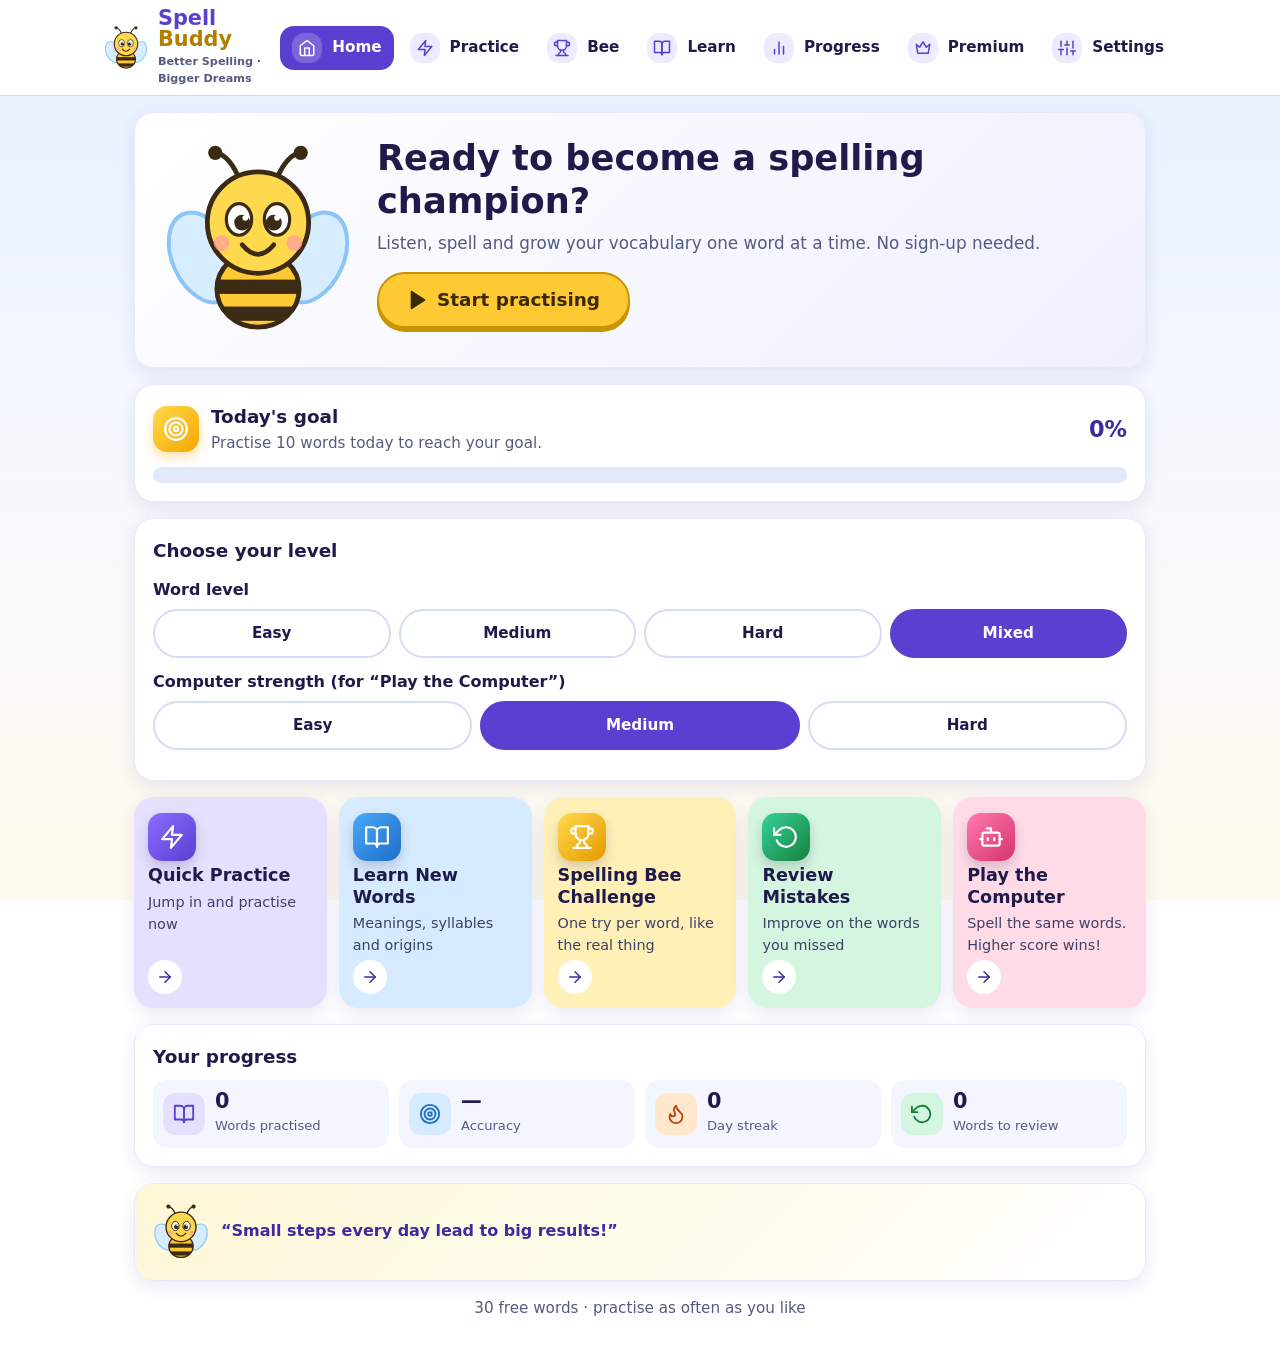
==== frontend/index.html @ 81fe0459 "Spell Buddy frontend" ====
<!DOCTYPE html>
<html lang="en">
<head>
  <meta charset="UTF-8">
  <meta name="viewport" content="width=device-width, initial-scale=1">
  <meta name="description" content="Spell Buddy: listen to words, spell them, and get ready for spelling bees.">
  <title>Spell Buddy</title>
  <link rel="icon" href="assets/bee.svg" type="image/svg+xml">
  <link rel="stylesheet" href="css/style.css">
  <link rel="stylesheet" href="css/pages.css">
  <link rel="stylesheet" href="css/responsive.css">
  <link rel="stylesheet" href="css/icons.css">
</head>
<body>
<header id="site-header" class="site-header"></header>
<main class="container wide">

  <section class="card hero-card">
    <img class="mascot bob" src="assets/bee.svg" width="150" height="162" alt="">
    <div class="hero-text">
      <h1>Ready to become a spelling champion?</h1>
      <p>Listen, spell and grow your vocabulary one word at a time. No sign-up needed.</p>
      <a id="startBtn" class="btn accent" href="practice.html?difficulty=mixed">
        <svg class="icon fill" aria-hidden="true" focusable="false"><use href="assets/icons.svg#play"/></svg>
        <span>Start practising</span>
      </a>
    </div>
  </section>

  <section class="card" aria-labelledby="goalTitle">
    <div class="goal-top">
      <span class="goal-ico" aria-hidden="true"><svg class="icon" focusable="false"><use href="assets/icons.svg#target"/></svg></span>
      <div>
        <h2 id="goalTitle">Today's goal</h2>
        <p id="goalText" class="muted">Loading…</p>
      </div>
      <strong id="goalPct" class="goal-pct">0%</strong>
    </div>
    <div id="goalTrack" class="bar" role="progressbar" aria-labelledby="goalTitle" aria-valuemin="0" aria-valuemax="100" aria-valuenow="0">
      <span id="goalFill" class="bar-fill"></span>
    </div>
  </section>

  <section class="card">
    <h2>Choose your level</h2>
    <fieldset class="chips row4">
      <legend>Word level</legend>
      <label class="chip"><input type="radio" name="level" value="easy"><span>Easy</span></label>
      <label class="chip"><input type="radio" name="level" value="medium"><span>Medium</span></label>
      <label class="chip"><input type="radio" name="level" value="hard"><span>Hard</span></label>
      <label class="chip"><input type="radio" name="level" value="mixed" checked><span>Mixed</span></label>
    </fieldset>
    <fieldset class="chips row3">
      <legend>Computer strength (for “Play the Computer”)</legend>
      <label class="chip"><input type="radio" name="computer" value="easy"><span>Easy</span></label>
      <label class="chip"><input type="radio" name="computer" value="medium" checked><span>Medium</span></label>
      <label class="chip"><input type="radio" name="computer" value="hard"><span>Hard</span></label>
    </fieldset>
  </section>

  <section class="tiles" aria-label="Ways to play">
    <a id="tilePractice" class="tile t-purple" href="practice.html?difficulty=mixed">
      <span class="tile-ico" aria-hidden="true"><svg class="icon" focusable="false"><use href="assets/icons.svg#zap"/></svg></span>
      <strong>Quick Practice</strong>
      <span class="tile-sub">Jump in and practise now</span>
      <span class="tile-go" aria-hidden="true"><svg class="icon" focusable="false"><use href="assets/icons.svg#arrow-right"/></svg></span>
    </a>
    <a id="tileLearn" class="tile t-blue" href="learn.html">
      <span class="tile-ico" aria-hidden="true"><svg class="icon" focusable="false"><use href="assets/icons.svg#book-open"/></svg></span>
      <strong>Learn New Words</strong>
      <span class="tile-sub">Meanings, syllables and origins</span>
      <span class="tile-go" aria-hidden="true"><svg class="icon" focusable="false"><use href="assets/icons.svg#arrow-right"/></svg></span>
    </a>
    <a id="tileBee" class="tile t-yellow" href="bee.html?difficulty=mixed">
      <span class="tile-ico" aria-hidden="true"><svg class="icon" focusable="false"><use href="assets/icons.svg#trophy"/></svg></span>
      <strong>Spelling Bee Challenge</strong>
      <span class="tile-sub">One try per word, like the real thing</span>
      <span class="tile-go" aria-hidden="true"><svg class="icon" focusable="false"><use href="assets/icons.svg#arrow-right"/></svg></span>
    </a>
    <a id="tileReview" class="tile t-green" href="practice.html?mode=review">
      <span id="reviewBadge" class="badge" hidden></span>
      <span class="tile-ico" aria-hidden="true"><svg class="icon" focusable="false"><use href="assets/icons.svg#rotate"/></svg></span>
      <strong>Review Mistakes</strong>
      <span class="tile-sub">Improve on the words you missed</span>
      <span class="tile-go" aria-hidden="true"><svg class="icon" focusable="false"><use href="assets/icons.svg#arrow-right"/></svg></span>
    </a>
    <a id="tileComputer" class="tile t-pink" href="bee.html?opponent=computer&amp;computer=medium&amp;difficulty=mixed">
      <span class="tile-ico" aria-hidden="true"><svg class="icon" focusable="false"><use href="assets/icons.svg#bot"/></svg></span>
      <strong>Play the Computer</strong>
      <span class="tile-sub">Spell the same words. Higher score wins!</span>
      <span class="tile-go" aria-hidden="true"><svg class="icon" focusable="false"><use href="assets/icons.svg#arrow-right"/></svg></span>
    </a>
  </section>

  <section class="card" aria-labelledby="progTitle">
    <h2 id="progTitle">Your progress</h2>
    <div class="mini-stats">
      <div class="mini"><span class="mini-ico c-purple" aria-hidden="true"><svg class="icon" focusable="false"><use href="assets/icons.svg#book-open"/></svg></span><div><strong id="sAnswered">0</strong><span class="lbl">Words practised</span></div></div>
      <div class="mini"><span class="mini-ico c-blue" aria-hidden="true"><svg class="icon" focusable="false"><use href="assets/icons.svg#target"/></svg></span><div><strong id="sAccuracy">—</strong><span class="lbl">Accuracy</span></div></div>
      <div class="mini"><span class="mini-ico c-orange" aria-hidden="true"><svg class="icon" focusable="false"><use href="assets/icons.svg#flame"/></svg></span><div><strong id="sStreak">0</strong><span class="lbl">Day streak</span></div></div>
      <div class="mini"><span class="mini-ico c-green" aria-hidden="true"><svg class="icon" focusable="false"><use href="assets/icons.svg#rotate"/></svg></span><div><strong id="sReview">0</strong><span class="lbl">Words to review</span></div></div>
    </div>
  </section>

  <section class="card quote-card">
    <img src="assets/bee.svg" width="56" height="61" alt="">
    <p>“Small steps every day lead to big results!”</p>
  </section>

  <p class="muted center">30 free words · practise as often as you like</p>
</main>
<script type="module" src="js/app.js"></script>
<script type="module" src="js/home.js"></script>
</body>
</html>
---- frontend/css/style.css ----
:root{
  --purple:#5b3fd1;--purple-dark:#3f2a9e;--purple-soft:#eeeaff;
  --yellow:#ffc933;--yellow-dark:#c99400;--yellow-soft:#fff3c4;
  --ink:#1e1b4b;--muted:#555a82;--card:#fff;--line:#d5dcf5;
  --good:#15803d;--good-soft:#dcfce7;
  --bad:#b45309;--bad-soft:#ffedd5;
  --warn:#9a5b00;
  --radius:20px;--radius-sm:14px;
  --shadow:0 6px 18px rgba(63,42,158,.10);
  --font:"Segoe UI Rounded","Nunito","Segoe UI",system-ui,-apple-system,Roboto,sans-serif;
}
*{box-sizing:border-box}
[hidden]{display:none!important}
html{-webkit-text-size-adjust:100%}
body{margin:0;min-height:100vh;font-family:var(--font);color:var(--ink);line-height:1.55;background:linear-gradient(180deg,#e6efff 0%,#f4f8ff 45%,#fffbee 100%);background-attachment:fixed}
h1{font-size:1.6rem;line-height:1.2;margin:0 0 8px;font-weight:900}
h2{font-size:1.15rem;margin:0 0 8px;font-weight:900}
p{margin:0 0 10px}
a{color:var(--purple)}
img{max-width:100%;height:auto}
:focus-visible{outline:3px solid var(--purple);outline-offset:3px}

.container{max-width:640px;margin:0 auto;padding:16px 14px 40px}
.muted{color:var(--muted);font-size:.95rem}
.center{text-align:center}
.warn{color:var(--warn);font-weight:700}

/* ---------- header and navigation ---------- */
.site-header{position:sticky;top:0;z-index:50;background:rgba(255,255,255,.96);border-bottom:1px solid var(--line)}
.nav{max-width:1100px;margin:0 auto;padding:8px 14px;display:flex;align-items:center;gap:12px;position:relative}
.brand{display:flex;align-items:center;gap:10px;text-decoration:none;color:var(--ink);margin-right:auto}
.brand img{width:44px;height:48px}
.brand-name{display:block;font-weight:900;font-size:1.3rem;line-height:1;color:var(--purple)}
.brand-name b{color:#b37d00}
.brand small{display:block;font-size:.7rem;color:var(--muted);font-weight:700;margin-top:3px}

.nav-toggle{display:inline-flex;align-items:center;gap:10px;min-height:48px;padding:0 16px;border:2px solid var(--purple);background:var(--purple-soft);color:var(--purple-dark);border-radius:999px;font:inherit;font-weight:800;cursor:pointer}
.burger{position:relative;display:inline-block;width:20px;height:14px}
.burger i{position:absolute;left:0;width:100%;height:3px;border-radius:3px;background:currentColor;transition:transform .25s,opacity .2s,top .25s}
.burger i:nth-child(1){top:0}
.burger i:nth-child(2){top:5.5px}
.burger i:nth-child(3){top:11px}
.nav-toggle[aria-expanded="true"] .burger i:nth-child(1){top:5.5px;transform:rotate(45deg)}
.nav-toggle[aria-expanded="true"] .burger i:nth-child(2){opacity:0}
.nav-toggle[aria-expanded="true"] .burger i:nth-child(3){top:5.5px;transform:rotate(-45deg)}

.nav-menu{position:absolute;top:calc(100% + 6px);left:12px;right:12px;z-index:60;display:grid;grid-template-columns:repeat(2,1fr);gap:8px;padding:12px;background:#fff;border:2px solid var(--line);border-radius:var(--radius);box-shadow:0 18px 40px rgba(30,27,75,.28);opacity:0;visibility:hidden;transform:translateY(-10px) scale(.98);transform-origin:top right;transition:opacity .2s,transform .2s,visibility .2s}
.nav-menu.open{opacity:1;visibility:visible;transform:none}
.nav-menu a{display:flex;align-items:center;gap:10px;min-height:56px;padding:8px 12px;border-radius:var(--radius-sm);text-decoration:none;color:var(--ink);font-weight:800;background:#f4f6ff}
.nav-menu a .ico{display:grid;place-items:center;flex:none;width:38px;height:38px;border-radius:12px;background:#fff;font-size:1.25rem;box-shadow:0 1px 0 var(--line)}
.nav-menu a[aria-current="page"]{background:var(--purple);color:#fff}
.nav-menu a:last-child:nth-child(odd){grid-column:1/-1}
.nav-backdrop{position:fixed;inset:0;z-index:40;background:rgba(30,27,75,.4);opacity:0;visibility:hidden;transition:opacity .2s,visibility .2s}
.nav-backdrop.show{opacity:1;visibility:visible}

@media (max-width:419px){.brand small{display:none}}
@media (min-width:600px){.nav-menu{left:auto;right:14px;width:380px}}
@media (min-width:980px){
  .nav-toggle,.nav-backdrop{display:none}
  .nav-menu{position:static;width:auto;display:flex;gap:4px;padding:0;background:none;border:0;box-shadow:none;opacity:1;visibility:visible;transform:none}
  .nav-menu a{min-height:44px;padding:6px 12px;background:none;font-size:.95rem}
  .nav-menu a .ico{width:30px;height:30px;font-size:1rem;background:var(--purple-soft);box-shadow:none}
  .nav-menu a:hover{background:var(--purple-soft)}
  .nav-menu a[aria-current="page"]{background:var(--purple);color:#fff}
  .nav-menu a:last-child:nth-child(odd){grid-column:auto}
}

/* ---------- cards, buttons ---------- */
.card{background:var(--card);border:1px solid #e6ebfb;border-radius:var(--radius);padding:18px;box-shadow:var(--shadow);margin-bottom:16px;animation:rise .4s ease both}
.pill{display:inline-block;background:var(--purple-soft);color:var(--purple-dark);font-weight:800;padding:4px 12px;border-radius:999px;font-size:.9rem}
.btn{display:inline-flex;align-items:center;justify-content:center;gap:8px;min-height:50px;padding:10px 20px;border:2px solid var(--purple);background:#fff;color:var(--purple-dark);border-radius:999px;font:inherit;font-size:1rem;font-weight:800;text-decoration:none;text-align:center;cursor:pointer;transition:transform .08s,box-shadow .08s,background .15s}
.btn:hover{background:var(--purple-soft)}
.btn:active{transform:translateY(2px)}
.btn.primary{background:var(--purple);border-color:var(--purple-dark);color:#fff;box-shadow:0 4px 0 var(--purple-dark)}
.btn.primary:hover{background:#6a4fe0}
.btn.primary:active{transform:translateY(3px);box-shadow:0 1px 0 var(--purple-dark)}
.btn.accent{background:var(--yellow);border-color:var(--yellow-dark);color:#3b2a00;box-shadow:0 4px 0 var(--yellow-dark)}
.btn.accent:hover{background:#ffd65c}
.btn.accent:active{transform:translateY(3px);box-shadow:0 1px 0 var(--yellow-dark)}
.btn.ghost{border-color:var(--line);color:var(--muted);background:transparent}
.btn.small{min-height:44px;padding:6px 16px;font-size:.95rem}
.btn.big{display:flex;width:100%;margin-top:12px;min-height:56px;font-size:1.1rem}
.btn:disabled{opacity:.5;cursor:not-allowed;box-shadow:none}

/* ---------- level chips ---------- */
.chips{border:0;padding:0;margin:12px 0;display:grid;grid-template-columns:repeat(2,1fr);gap:8px}
.chips legend{font-weight:800;margin-bottom:6px;padding:0}
.chips.row3{grid-template-columns:repeat(3,1fr)}
.chips.row4{grid-template-columns:repeat(4,1fr)}
.chip{position:relative;display:block}
.chip input{position:absolute;opacity:0;width:100%;height:100%;margin:0;cursor:pointer}
.chip span{display:block;text-align:center;border:2px solid var(--line);border-radius:999px;padding:11px 4px;font-weight:800;font-size:.95rem;background:#fff;color:var(--ink)}
.chip input:checked+span{border-color:var(--purple);background:var(--purple);color:#fff}
.chip input:focus-visible+span{outline:3px solid var(--purple);outline-offset:3px}

/* ---------- progress bar ---------- */
.bar{height:16px;background:#e3e8fb;border-radius:999px;overflow:hidden}
.bar-fill{display:block;height:100%;width:0;border-radius:999px;background:linear-gradient(90deg,#22c55e,#16a34a);transition:width .5s ease}
.bar.purple .bar-fill{background:linear-gradient(90deg,#8a6cff,var(--purple))}

/* ---------- skeleton and mascot ---------- */
.skeleton{display:block;border-radius:10px;background:linear-gradient(90deg,#e8ebfa 25%,#f5f6fd 50%,#e8ebfa 75%);background-size:200% 100%;animation:shine 1.2s infinite}
.skeleton.block{height:90px;margin-bottom:12px}
.skeleton.line{height:16px;margin:8px 0}
.mascot{display:block}
.bob{animation:bob 3.2s ease-in-out infinite}

@keyframes shine{to{background-position:-200% 0}}
@keyframes rise{from{opacity:0;transform:translateY(10px)}to{opacity:1;transform:none}}
@keyframes bob{0%,100%{transform:translateY(0)}50%{transform:translateY(-6px)}}
@keyframes pop{0%{transform:scale(.92);opacity:.4}60%{transform:scale(1.04)}100%{transform:scale(1);opacity:1}}
@media (prefers-reduced-motion:reduce){*,*::before,*::after{animation:none!important;transition:none!important}}
---- frontend/css/pages.css ----
/* ---------- home ---------- */
.hero-card{display:grid;gap:8px;justify-items:center;text-align:center;overflow:hidden;background:linear-gradient(135deg,#fff 0%,#eef0ff 100%)}
.hero-card .mascot{width:130px}
.hero-text p{color:var(--muted);font-size:1.05rem}
.hero-text .btn{margin-top:6px;padding:12px 28px;font-size:1.15rem}
.goal-top{display:flex;align-items:center;gap:12px;margin-bottom:12px}
.goal-top>div{flex:1}
.goal-top h2,.goal-top p{margin:0}
.goal-ico{display:grid;place-items:center;width:46px;height:46px;border-radius:14px;background:var(--yellow-soft);font-size:1.6rem}
.goal-pct{font-size:1.4rem;color:var(--purple-dark)}
.tiles{display:grid;grid-template-columns:repeat(2,1fr);gap:12px;margin-bottom:16px}
.tile{position:relative;display:flex;flex-direction:column;gap:4px;min-height:150px;padding:16px 14px 14px;border-radius:var(--radius);color:var(--ink);text-decoration:none;box-shadow:var(--shadow);transition:transform .12s;animation:rise .45s ease both}
.tile:hover{transform:translateY(-3px)}
.tile:active{transform:translateY(1px)}
.tile:nth-child(5):last-child{grid-column:1/-1}
.tile strong{font-size:1.1rem;line-height:1.2}
.tile-ico{font-size:2rem;line-height:1}
.tile-sub{font-size:.9rem;color:#3d4166}
.tile-go{display:grid;place-items:center;align-self:flex-start;width:34px;height:34px;margin-top:auto;border-radius:50%;background:#fff;font-weight:900}
.t-purple{background:#e6e0ff}
.t-blue{background:#d6ebff}
.t-yellow{background:#fff0b8}
.t-green{background:#d4f5df}
.t-pink{background:#ffdbe8}
.badge{position:absolute;top:10px;right:10px;display:grid;place-items:center;min-width:26px;height:26px;padding:0 8px;border-radius:999px;background:var(--purple);color:#fff;font-size:.85rem;font-weight:900}
.mini-stats{display:grid;grid-template-columns:repeat(2,1fr);gap:10px}
.mini{display:flex;align-items:center;gap:10px;padding:10px;border-radius:var(--radius-sm);background:#f4f6ff}
.mini-ico{font-size:1.5rem}
.mini strong{display:block;font-size:1.3rem;line-height:1.1}
.mini .lbl{font-size:.82rem;color:var(--muted)}
.quote-card{display:flex;align-items:center;gap:12px;background:linear-gradient(135deg,#fff7d6,#fff)}
.quote-card img{flex:none;width:56px}
.quote-card p{margin:0;font-weight:800;color:var(--purple-dark)}

/* ---------- learn ---------- */
.filters{grid-template-columns:repeat(4,1fr)}
.word-list{display:grid;grid-template-columns:repeat(2,1fr);gap:8px;margin:12px 0 0;padding:0;list-style:none}
.word-btn{display:flex;flex-direction:column;align-items:flex-start;justify-content:center;gap:2px;width:100%;min-height:58px;padding:8px 12px;border:2px solid var(--line);border-left:8px solid var(--line);border-radius:var(--radius-sm);background:#fff;color:var(--ink);font:inherit;font-size:1.05rem;font-weight:800;text-align:left;cursor:pointer}
.word-btn[data-level="easy"]{border-left-color:#22c55e}
.word-btn[data-level="medium"]{border-left-color:#f5b301}
.word-btn[data-level="hard"]{border-left-color:#7c5cff}
.word-btn small{font-size:.8rem;font-weight:700;color:var(--muted);text-transform:capitalize}
.word-head{display:flex;align-items:center;justify-content:space-between;gap:12px;margin-top:12px}
.big-word{margin:0;font-size:2rem;font-weight:900;color:var(--purple-dark);word-break:break-word}
.round-btn{flex:none;width:58px;height:58px;border:0;border-radius:50%;background:var(--purple);color:#fff;font-size:1.5rem;cursor:pointer;box-shadow:0 4px 0 var(--purple-dark)}
.round-btn:active{transform:translateY(3px);box-shadow:0 1px 0 var(--purple-dark)}
.tags{display:flex;flex-wrap:wrap;gap:8px;margin:10px 0 4px}
.tag{padding:4px 12px;border-radius:999px;font-size:.85rem;font-weight:800;text-transform:capitalize}
.tag.purple{background:var(--purple-soft);color:var(--purple-dark)}
.tag.yellow{background:var(--yellow-soft);color:#6b4500}
.detail{margin:0}
.info{margin-top:10px;padding:10px 14px;border-radius:var(--radius-sm);background:#f4f6ff}
.info dt{font-size:.8rem;font-weight:800;color:var(--muted);text-transform:uppercase;letter-spacing:.04em}
.info dd{margin:2px 0 0;font-size:1.05rem}
.info dd.missing{color:var(--muted);font-style:italic}
.syl{display:inline-block;margin:2px 4px 2px 0;padding:2px 10px;border:2px solid var(--line);border-radius:10px;background:#fff;font-weight:800}
.hear-row{display:flex;flex-wrap:wrap;gap:8px;margin:14px 0}
.try-label{display:block;margin-top:8px;font-weight:800}
.nav-row{display:flex;gap:10px;margin-top:12px}
.nav-row .btn{flex:1}

/* ---------- progress ---------- */
.stats{display:grid;grid-template-columns:repeat(2,1fr);gap:10px;margin-bottom:16px}
.stat{padding:14px 10px;border-radius:var(--radius);background:#fff;box-shadow:var(--shadow);text-align:center}
.stat-ico{display:block;font-size:1.5rem}
.stat strong{display:block;font-size:1.8rem;line-height:1.1}
.stat .lbl{font-size:.85rem;color:var(--muted)}
.chart{display:flex;align-items:flex-end;gap:6px;margin-top:8px}
.col{display:flex;flex:1;flex-direction:column;align-items:center;gap:4px;min-width:0}
.col-val{font-size:.72rem;font-weight:800;color:var(--muted)}
.col-wrap{display:flex;align-items:flex-end;width:100%;height:110px}
.col-bar{width:100%;border-radius:8px 8px 0 0;background:linear-gradient(180deg,#8a6cff,var(--purple))}
.col-label{font-size:.68rem;text-align:center;color:var(--muted)}
.hbar-row{margin:12px 0}
.hbar-top{display:flex;justify-content:space-between;gap:8px;margin-bottom:4px;font-weight:800;font-size:.95rem}
.plain-list{margin:0;padding:0;list-style:none}
.plain-list li{display:flex;justify-content:space-between;gap:12px;padding:10px 0;border-bottom:1px solid #eef0fb}
.plain-list li span:last-child{font-weight:800;white-space:nowrap}

/* ---------- settings and premium ---------- */
.field{display:block;margin:14px 0 6px;font-weight:800}
.select-input{width:100%;padding:12px;font:inherit;font-size:1rem;color:var(--ink);background:#fff;border:2px solid var(--line);border-radius:var(--radius-sm)}
.range{width:100%;min-height:36px;accent-color:var(--purple)}
.flash{min-height:1.5em;margin:12px 0 0;text-align:center;font-weight:800;color:var(--good)}
.perks{margin:8px 0 16px;padding:0;list-style:none}
.perks li{position:relative;padding:8px 0 8px 34px}
.perks li::before{content:"✅";position:absolute;left:0}
.perks.soon li::before{content:"🔜"}
.premium-card{text-align:center}
.premium-card .mascot{margin:0 auto 6px;width:96px}
.premium-card .perks{text-align:left}
---- frontend/css/responsive.css ----
@media (min-width:700px){
  .container{max-width:720px}
  .hero-card{grid-template-columns:auto 1fr;gap:24px;padding:24px 28px;text-align:left;justify-items:start}
  .hero-card .mascot{width:190px}
  .hero-text h1{font-size:2.2rem}
  .tiles{grid-template-columns:repeat(3,1fr)}
  .tile:nth-child(5):last-child{grid-column:auto}
  .mini-stats,.stats{grid-template-columns:repeat(4,1fr)}
  .word-list{grid-template-columns:repeat(3,1fr)}
}
@media (min-width:900px){
  .container.wide{max-width:1040px}
  .tiles{grid-template-columns:repeat(5,1fr)}
}
@media (max-width:359px){
  h1{font-size:1.4rem}
  .speaker-icon{width:96px;height:96px;font-size:2.6rem}
}
---- frontend/css/icons.css ----
/* ---------- base icon ---------- */
.icon{width:1.25em;height:1.25em;flex:none;fill:none;stroke:currentColor;stroke-width:2;stroke-linecap:round;stroke-linejoin:round}
.icon.fill{fill:currentColor}
.btn .icon{width:1.2em;height:1.2em}
.btn.big .icon{width:1.3em;height:1.3em}

/* ---------- colour chips (shared) ---------- */
.c-purple{background:#e6e0ff;color:#5b3fd1}
.c-green{background:#d4f5df;color:#15803d}
.c-orange{background:#ffe8cc;color:#c2410c}
.c-blue{background:#d6ebff;color:#1d6fc4}
.c-yellow{background:#fff0b8;color:#8a6200}

/* ---------- headings with an icon badge ---------- */
.with-ico{display:flex;align-items:center;gap:10px}
.h-badge{display:grid;place-items:center;flex:none;width:38px;height:38px;border-radius:12px}
.h-badge .icon{width:22px;height:22px}
h2.with-ico .h-badge{width:34px;height:34px}
h2.with-ico .h-badge .icon{width:19px;height:19px}

/* ---------- navigation ---------- */
.nav-menu a .ico{background:#fff;color:var(--purple)}
.nav-menu a .ico .icon{width:22px;height:22px}
.nav-menu a[aria-current="page"] .ico{background:rgba(255,255,255,.18);color:#fff;box-shadow:none}
@media (min-width:980px){
  .nav-menu a .ico{background:var(--purple-soft)}
  .nav-menu a .ico .icon{width:18px;height:18px}
  .nav-menu a[aria-current="page"] .ico{background:rgba(255,255,255,.2)}
}

/* ---------- home ---------- */
.goal-ico{background:linear-gradient(135deg,#ffd94d,#f5a700);color:#fff;box-shadow:0 6px 12px rgba(245,167,0,.3)}
.goal-ico .icon{width:26px;height:26px}
.tile-ico{display:grid;place-items:center;width:48px;height:48px;border-radius:14px;color:#fff;box-shadow:0 6px 12px rgba(30,27,75,.18)}
.tile-ico .icon{width:26px;height:26px}
.t-purple .tile-ico{background:linear-gradient(135deg,#8a6cff,#5b3fd1)}
.t-blue .tile-ico{background:linear-gradient(135deg,#4aa8ff,#1d6fc4)}
.t-yellow .tile-ico{background:linear-gradient(135deg,#ffd94d,#e59a00)}
.t-green .tile-ico{background:linear-gradient(135deg,#34d399,#15803d)}
.t-pink .tile-ico{background:linear-gradient(135deg,#ff7ab0,#d6336c)}
.tile-go{color:var(--purple-dark)}
.tile-go .icon{width:18px;height:18px}
.mini-ico{display:grid;place-items:center;flex:none;width:42px;height:42px;border-radius:12px}
.mini-ico .icon{width:22px;height:22px}
.tip{display:flex;align-items:center;justify-content:center;gap:8px;color:var(--muted);font-size:.92rem}
.tip .icon{width:18px;height:18px;color:var(--yellow-dark)}

/* ---------- practice and bee ---------- */
.speaker-icon .icon{width:54px;height:54px;stroke-width:2.2}
.speaker.speaking .speaker-icon{animation:ring 1.3s ease-out infinite}
.btn.speaking .icon{animation:beat .8s ease-in-out infinite}
.feedback{display:flex;align-items:center;justify-content:center;gap:10px;text-align:left}
.fb-ico{display:grid;place-items:center;flex:none;width:30px;height:30px;border-radius:50%;background:rgba(255,255,255,.75)}
.fb-ico .icon{width:18px;height:18px}
.comp-line{display:flex;align-items:center;justify-content:center;gap:8px}
.comp-line .icon{width:22px;height:22px;color:var(--purple)}

/* ---------- learn ---------- */
.round-btn{display:grid;place-items:center}
.round-btn .icon{width:26px;height:26px}
.info dt{display:flex;align-items:center;gap:8px}
.info dt .icon{width:17px;height:17px;color:var(--purple)}

/* ---------- progress ---------- */
.stat-ico{display:grid;place-items:center;width:42px;height:42px;margin:0 auto 6px;border-radius:12px}
.stat-ico .icon{width:22px;height:22px}

/* ---------- settings and premium ---------- */
.flash{display:flex;align-items:center;justify-content:center;gap:8px}
.flash .icon{width:20px;height:20px}
.flash.fail{color:var(--bad)}
.perks li{display:flex;align-items:flex-start;gap:12px;padding:8px 0}
.perks li::before{content:none}
.perk-ico{display:grid;place-items:center;flex:none;width:26px;height:26px;margin-top:1px;border-radius:50%;background:#d4f5df;color:#15803d}
.perks.soon .perk-ico{background:var(--yellow-soft);color:#8a6200}
.perk-ico .icon{width:15px;height:15px;stroke-width:3}

@keyframes ring{
  0%{box-shadow:0 8px 0 var(--purple-dark),0 14px 24px rgba(63,42,158,.35),0 0 0 0 rgba(91,63,209,.45)}
  100%{box-shadow:0 8px 0 var(--purple-dark),0 14px 24px rgba(63,42,158,.35),0 0 0 22px rgba(91,63,209,0)}
}
@keyframes beat{0%,100%{transform:scale(1)}50%{transform:scale(1.18)}}
@media (prefers-reduced-motion:reduce){.speaker.speaking .speaker-icon,.btn.speaking .icon{animation:none!important}}
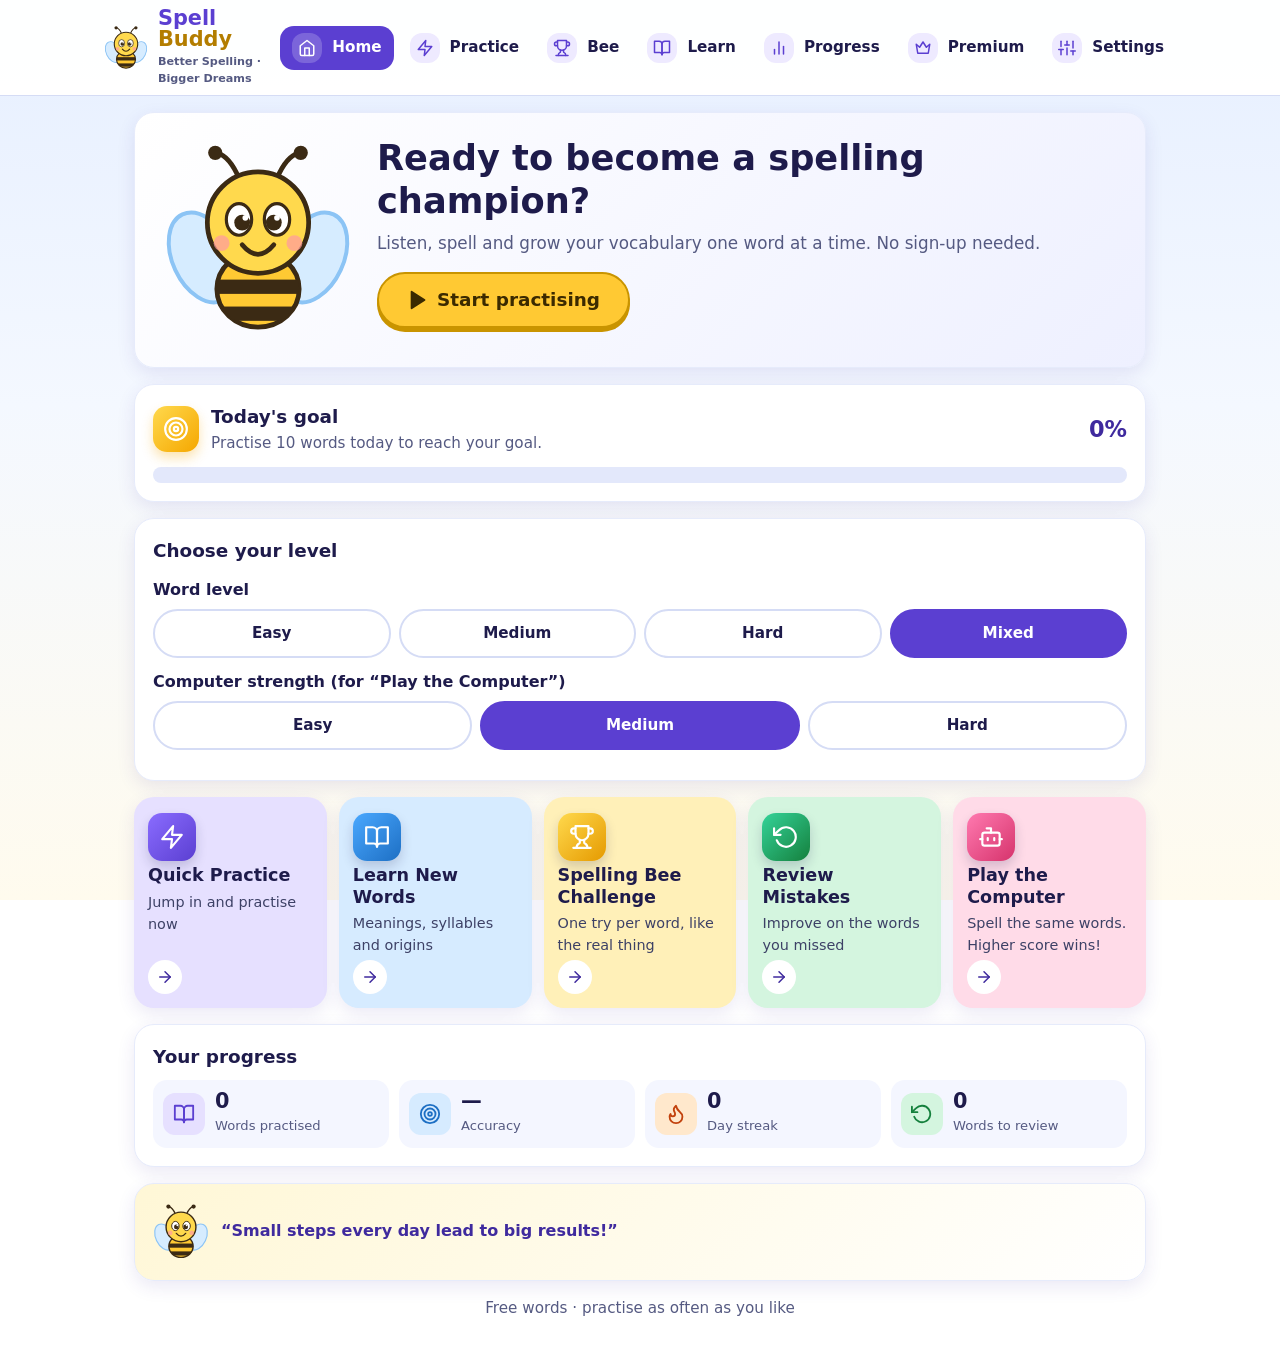
==== commit 9f6b6005: "200 words, continuous practice" ====
--- a/frontend/index.html
+++ b/frontend/index.html
@@ -107,7 +107,7 @@
     <p>“Small steps every day lead to big results!”</p>
   </section>
 
-  <p class="muted center">30 free words · practise as often as you like</p>
+  <p class="muted center">Free words · practise as often as you like</p>
 </main>
 <script type="module" src="js/app.js"></script>
 <script type="module" src="js/home.js"></script>
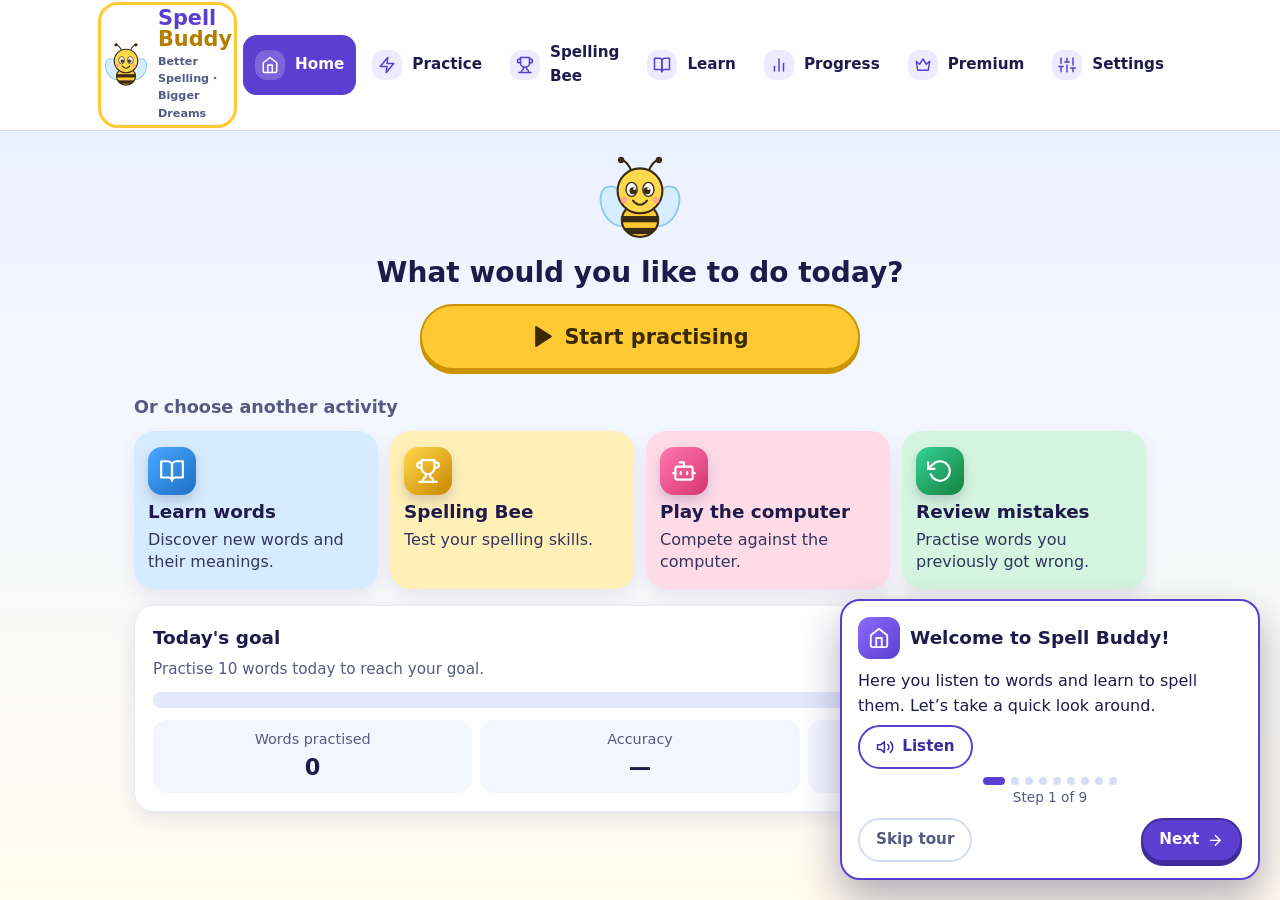
==== commit 3b3b3d23: "redesign" ====
--- a/frontend/index.html
+++ b/frontend/index.html
@@ -10,106 +10,74 @@
   <link rel="stylesheet" href="css/pages.css">
   <link rel="stylesheet" href="css/responsive.css">
   <link rel="stylesheet" href="css/icons.css">
+  <link rel="stylesheet" href="css/ui2.css">
 </head>
 <body>
 <header id="site-header" class="site-header"></header>
 <main class="container wide">
 
-  <section class="card hero-card">
-    <img class="mascot bob" src="assets/bee.svg" width="150" height="162" alt="">
-    <div class="hero-text">
-      <h1>Ready to become a spelling champion?</h1>
-      <p>Listen, spell and grow your vocabulary one word at a time. No sign-up needed.</p>
-      <a id="startBtn" class="btn accent" href="practice.html?difficulty=mixed">
-        <svg class="icon fill" aria-hidden="true" focusable="false"><use href="assets/icons.svg#play"/></svg>
-        <span>Start practising</span>
-      </a>
-    </div>
+  <section class="home-top" aria-labelledby="homeTitle">
+    <img class="mascot bob" src="assets/bee.svg" width="84" height="91" alt="">
+    <h1 id="homeTitle">What would you like to do today?</h1>
+    <a id="startBtn" class="btn accent huge" data-tour="start-practising" href="practice.html">
+      <svg class="icon fill" aria-hidden="true" focusable="false"><use href="assets/icons.svg#play"/></svg>
+      <span>Start practising</span>
+    </a>
   </section>
 
-  <section class="card" aria-labelledby="goalTitle">
-    <div class="goal-top">
-      <span class="goal-ico" aria-hidden="true"><svg class="icon" focusable="false"><use href="assets/icons.svg#target"/></svg></span>
-      <div>
-        <h2 id="goalTitle">Today's goal</h2>
-        <p id="goalText" class="muted">Loading…</p>
-      </div>
-      <strong id="goalPct" class="goal-pct">0%</strong>
+  <section data-tour="activities" aria-labelledby="moreTitle">
+    <h2 id="moreTitle" class="section-h">Or choose another activity</h2>
+    <ul class="act-grid">
+      <li>
+        <a class="act a-blue" data-tour="tile-learn" href="learn.html">
+          <span class="act-ico" aria-hidden="true"><svg class="icon" focusable="false"><use href="assets/icons.svg#book-open"/></svg></span>
+          <strong>Learn words</strong>
+          <span class="d">Discover new words and their meanings.</span>
+        </a>
+      </li>
+      <li>
+        <a class="act a-yellow" data-tour="tile-bee" href="bee.html">
+          <span class="act-ico" aria-hidden="true"><svg class="icon" focusable="false"><use href="assets/icons.svg#trophy"/></svg></span>
+          <strong>Spelling Bee</strong>
+          <span class="d">Test your spelling skills.</span>
+        </a>
+      </li>
+      <li>
+        <a class="act a-pink" data-tour="tile-computer" href="bee.html?opponent=computer">
+          <span class="act-ico" aria-hidden="true"><svg class="icon" focusable="false"><use href="assets/icons.svg#bot"/></svg></span>
+          <strong>Play the computer</strong>
+          <span class="d">Compete against the computer.</span>
+        </a>
+      </li>
+      <li>
+        <a class="act a-green" data-tour="tile-review" href="practice.html?mode=review">
+          <span id="reviewBadge" class="act-badge" hidden></span>
+          <span class="act-ico" aria-hidden="true"><svg class="icon" focusable="false"><use href="assets/icons.svg#rotate"/></svg></span>
+          <strong>Review mistakes</strong>
+          <span class="d">Practise words you previously got wrong.</span>
+        </a>
+      </li>
+    </ul>
+  </section>
+
+  <section class="card progress-strip" aria-labelledby="goalTitle">
+    <div class="strip-head">
+      <h2 id="goalTitle">Today's goal</h2>
+      <a class="strip-link" href="progress.html">See my progress</a>
     </div>
+    <p id="goalText" class="muted">Loading…</p>
     <div id="goalTrack" class="bar" role="progressbar" aria-labelledby="goalTitle" aria-valuemin="0" aria-valuemax="100" aria-valuenow="0">
       <span id="goalFill" class="bar-fill"></span>
     </div>
+    <dl class="strip-stats">
+      <div><dt>Words practised</dt><dd id="sAnswered">0</dd></div>
+      <div><dt>Accuracy</dt><dd id="sAccuracy">—</dd></div>
+      <div><dt>Day streak</dt><dd id="sStreak">0</dd></div>
+    </dl>
   </section>
 
-  <section class="card">
-    <h2>Choose your level</h2>
-    <fieldset class="chips row4">
-      <legend>Word level</legend>
-      <label class="chip"><input type="radio" name="level" value="easy"><span>Easy</span></label>
-      <label class="chip"><input type="radio" name="level" value="medium"><span>Medium</span></label>
-      <label class="chip"><input type="radio" name="level" value="hard"><span>Hard</span></label>
-      <label class="chip"><input type="radio" name="level" value="mixed" checked><span>Mixed</span></label>
-    </fieldset>
-    <fieldset class="chips row3">
-      <legend>Computer strength (for “Play the Computer”)</legend>
-      <label class="chip"><input type="radio" name="computer" value="easy"><span>Easy</span></label>
-      <label class="chip"><input type="radio" name="computer" value="medium" checked><span>Medium</span></label>
-      <label class="chip"><input type="radio" name="computer" value="hard"><span>Hard</span></label>
-    </fieldset>
-  </section>
-
-  <section class="tiles" aria-label="Ways to play">
-    <a id="tilePractice" class="tile t-purple" href="practice.html?difficulty=mixed">
-      <span class="tile-ico" aria-hidden="true"><svg class="icon" focusable="false"><use href="assets/icons.svg#zap"/></svg></span>
-      <strong>Quick Practice</strong>
-      <span class="tile-sub">Jump in and practise now</span>
-      <span class="tile-go" aria-hidden="true"><svg class="icon" focusable="false"><use href="assets/icons.svg#arrow-right"/></svg></span>
-    </a>
-    <a id="tileLearn" class="tile t-blue" href="learn.html">
-      <span class="tile-ico" aria-hidden="true"><svg class="icon" focusable="false"><use href="assets/icons.svg#book-open"/></svg></span>
-      <strong>Learn New Words</strong>
-      <span class="tile-sub">Meanings, syllables and origins</span>
-      <span class="tile-go" aria-hidden="true"><svg class="icon" focusable="false"><use href="assets/icons.svg#arrow-right"/></svg></span>
-    </a>
-    <a id="tileBee" class="tile t-yellow" href="bee.html?difficulty=mixed">
-      <span class="tile-ico" aria-hidden="true"><svg class="icon" focusable="false"><use href="assets/icons.svg#trophy"/></svg></span>
-      <strong>Spelling Bee Challenge</strong>
-      <span class="tile-sub">One try per word, like the real thing</span>
-      <span class="tile-go" aria-hidden="true"><svg class="icon" focusable="false"><use href="assets/icons.svg#arrow-right"/></svg></span>
-    </a>
-    <a id="tileReview" class="tile t-green" href="practice.html?mode=review">
-      <span id="reviewBadge" class="badge" hidden></span>
-      <span class="tile-ico" aria-hidden="true"><svg class="icon" focusable="false"><use href="assets/icons.svg#rotate"/></svg></span>
-      <strong>Review Mistakes</strong>
-      <span class="tile-sub">Improve on the words you missed</span>
-      <span class="tile-go" aria-hidden="true"><svg class="icon" focusable="false"><use href="assets/icons.svg#arrow-right"/></svg></span>
-    </a>
-    <a id="tileComputer" class="tile t-pink" href="bee.html?opponent=computer&amp;computer=medium&amp;difficulty=mixed">
-      <span class="tile-ico" aria-hidden="true"><svg class="icon" focusable="false"><use href="assets/icons.svg#bot"/></svg></span>
-      <strong>Play the Computer</strong>
-      <span class="tile-sub">Spell the same words. Higher score wins!</span>
-      <span class="tile-go" aria-hidden="true"><svg class="icon" focusable="false"><use href="assets/icons.svg#arrow-right"/></svg></span>
-    </a>
-  </section>
-
-  <section class="card" aria-labelledby="progTitle">
-    <h2 id="progTitle">Your progress</h2>
-    <div class="mini-stats">
-      <div class="mini"><span class="mini-ico c-purple" aria-hidden="true"><svg class="icon" focusable="false"><use href="assets/icons.svg#book-open"/></svg></span><div><strong id="sAnswered">0</strong><span class="lbl">Words practised</span></div></div>
-      <div class="mini"><span class="mini-ico c-blue" aria-hidden="true"><svg class="icon" focusable="false"><use href="assets/icons.svg#target"/></svg></span><div><strong id="sAccuracy">—</strong><span class="lbl">Accuracy</span></div></div>
-      <div class="mini"><span class="mini-ico c-orange" aria-hidden="true"><svg class="icon" focusable="false"><use href="assets/icons.svg#flame"/></svg></span><div><strong id="sStreak">0</strong><span class="lbl">Day streak</span></div></div>
-      <div class="mini"><span class="mini-ico c-green" aria-hidden="true"><svg class="icon" focusable="false"><use href="assets/icons.svg#rotate"/></svg></span><div><strong id="sReview">0</strong><span class="lbl">Words to review</span></div></div>
-    </div>
-  </section>
-
-  <section class="card quote-card">
-    <img src="assets/bee.svg" width="56" height="61" alt="">
-    <p>“Small steps every day lead to big results!”</p>
-  </section>
-
-  <p class="muted center">Free words · practise as often as you like</p>
 </main>
 <script type="module" src="js/app.js"></script>
 <script type="module" src="js/home.js"></script>
 </body>
-</html>+</html>
--- a/frontend/css/ui2.css
+++ b/frontend/css/ui2.css
@@ -0,0 +1,75 @@
+/* Redesign layer: home page, activity setup screens, spelling correction. Loaded after style.css. */
+.sr-only{position:absolute;width:1px;height:1px;margin:-1px;padding:0;overflow:hidden;clip:rect(0 0 0 0);white-space:nowrap;border:0}
+
+/* ---------- home ---------- */
+.home-top{display:grid;justify-items:center;gap:12px;padding:6px 0 4px;text-align:center}
+.home-top .mascot{width:84px;height:auto}
+.home-top h1{margin:0;font-size:1.75rem;line-height:1.2}
+.btn.huge{display:flex;width:100%;max-width:440px;min-height:66px;margin:2px auto 0;font-size:1.3rem}
+.section-h{margin:20px 0 10px;font-size:1.1rem;color:var(--muted)}
+.act-grid{display:grid;grid-template-columns:repeat(2,1fr);gap:12px;margin:0 0 16px;padding:0;list-style:none}
+.act-grid li{display:flex}
+.act{position:relative;display:flex;flex-direction:column;gap:6px;width:100%;min-height:158px;padding:16px 14px;border-radius:var(--radius);color:var(--ink);text-decoration:none;box-shadow:var(--shadow);transition:transform .12s}
+.act:hover{transform:translateY(-2px)}
+.act strong{font-size:1.15rem;line-height:1.2}
+.act .d{font-size:1rem;line-height:1.35;color:#33375c}
+.act-ico{display:grid;place-items:center;width:48px;height:48px;border-radius:14px;color:#fff;box-shadow:0 6px 12px rgba(30,27,75,.18)}
+.act-ico .icon{width:26px;height:26px}
+.a-blue{background:#d6ebff}.a-blue .act-ico{background:linear-gradient(135deg,#4aa8ff,#1d6fc4)}
+.a-yellow{background:#fff0b8}.a-yellow .act-ico{background:linear-gradient(135deg,#ffd94d,#c98600)}
+.a-pink{background:#ffdbe8}.a-pink .act-ico{background:linear-gradient(135deg,#ff7ab0,#d6336c)}
+.a-green{background:#d4f5df}.a-green .act-ico{background:linear-gradient(135deg,#34d399,#15803d)}
+.act-badge{position:absolute;top:10px;right:10px;display:grid;place-items:center;min-width:28px;height:28px;padding:0 8px;border-radius:999px;background:var(--purple);color:#fff;font-size:.95rem;font-weight:900}
+.progress-strip .strip-head{display:flex;align-items:center;justify-content:space-between;gap:8px;margin-bottom:6px}
+.progress-strip h2{margin:0}
+.strip-link{font-weight:800}
+.strip-stats{display:grid;grid-template-columns:repeat(3,1fr);gap:8px;margin:12px 0 0}
+.strip-stats div{padding:8px 4px;border-radius:var(--radius-sm);background:#f4f6ff;text-align:center}
+.strip-stats dt{font-size:.9rem;color:var(--muted)}
+.strip-stats dd{margin:0;font-size:1.4rem;font-weight:900}
+@media (min-width:700px){.act-grid{grid-template-columns:repeat(4,1fr)}}
+
+/* ---------- activity setup screens ---------- */
+.back-link{display:inline-flex;align-items:center;gap:6px;min-height:44px;font-weight:800;text-decoration:none}
+.setup h1{margin:4px 0 6px}
+.setup-h{margin:14px 0 0;font-size:1.25rem}
+.opts{margin:12px 0;padding:0;border:0}
+.opts legend{margin-bottom:8px;padding:0;font-size:1.1rem;font-weight:900}
+.opt-grid{display:grid;grid-template-columns:repeat(2,1fr);gap:10px}
+.opt-grid.three{grid-template-columns:repeat(3,1fr)}
+.opt{position:relative;display:block}
+.opt input{position:absolute;inset:0;width:100%;height:100%;margin:0;opacity:0;cursor:pointer}
+.opt-face{display:flex;flex-direction:column;align-items:center;justify-content:center;gap:2px;min-height:72px;padding:10px 6px;border:3px solid var(--line);border-radius:var(--radius-sm);background:#fff;color:var(--ink);font-size:1.15rem;font-weight:900;text-align:center}
+.opt-face small{font-size:.9rem;font-weight:700;color:var(--muted)}
+.opt input:checked+.opt-face{border-color:var(--purple-dark);background:var(--purple);color:#fff}
+.opt input:checked+.opt-face small{color:#ece8ff}
+.opt input:checked+.opt-face .opt-name::before{content:"✓ "}
+.opt input:focus-visible+.opt-face{outline:3px solid var(--purple);outline-offset:3px}
+.opt input:disabled+.opt-face{opacity:.5}
+.explain{margin:10px 0;padding:10px 12px;border-radius:var(--radius-sm);background:var(--purple-soft);font-weight:700}
+.listen-row{display:flex;justify-content:flex-end;margin:2px 0 0}
+
+/* ---------- spelling correction ---------- */
+.correction{margin:10px 0}
+.correction:focus{outline:none}
+.fix{padding:12px;border:3px solid #fdba74;border-radius:var(--radius);background:#fffaf3}
+.fix-title{display:flex;align-items:center;gap:10px;margin:0 0 6px;font-size:1.2rem;color:#7c2d12}
+.fix-explain{margin:0 0 10px;font-size:1.15rem;font-weight:800}
+.fix-details{margin:0 0 10px;padding-left:20px;font-weight:700}
+.fix-block{margin-bottom:8px}
+.fix-label{margin:6px 0 4px;font-size:.95rem;font-weight:900;letter-spacing:.04em;text-transform:uppercase;color:var(--muted)}
+.fix-row{display:grid;grid-template-columns:repeat(var(--cols),minmax(0,1fr));gap:5px;max-width:calc(var(--cols) * 3.5rem)}
+.lt{position:relative;display:grid;place-items:center;min-width:0;aspect-ratio:1/1.1;border:3px solid var(--line);border-radius:10px;background:#f4f6ff;color:var(--ink);font-size:clamp(1.15rem,6.4vw,1.75rem);font-weight:900;line-height:1}
+.lt-missing{border-color:#15803d;background:#dcfce7;color:#14532d}
+.lt-extra{border-color:#c2410c;background:#ffedd5;color:#7c2d12}
+.lt-extra .ch{text-decoration:line-through;text-decoration-thickness:3px}
+.lt-substitute{border-color:#c2410c;background:#ffedd5;color:#7c2d12}
+.lt-substitute[data-side="correct"]{border-color:#15803d;background:#dcfce7;color:#14532d}
+.lt-swap{border-color:var(--purple);background:#eeeaff;color:#2e1a8f}
+.lt-gap{border-style:dashed;background:#fff}
+.mk{position:absolute;top:-9px;right:-7px;display:grid;place-items:center;min-width:20px;height:20px;border-radius:999px;background:var(--ink);color:#fff;font-size:.8rem;font-weight:900;line-height:1}
+.fix-legend{display:flex;flex-wrap:wrap;gap:6px 14px;margin:8px 0 0;font-size:.95rem;font-weight:700}
+.lg .mk{position:static;display:inline-grid;vertical-align:middle;margin-right:4px}
+.fix-actions{display:flex;flex-wrap:wrap;gap:8px;margin-top:12px}
+.retry{margin-top:12px;padding-top:4px;border-top:2px dashed var(--line)}
+@media (max-width:359px){.fix{padding:10px}.fix-row{gap:4px}}
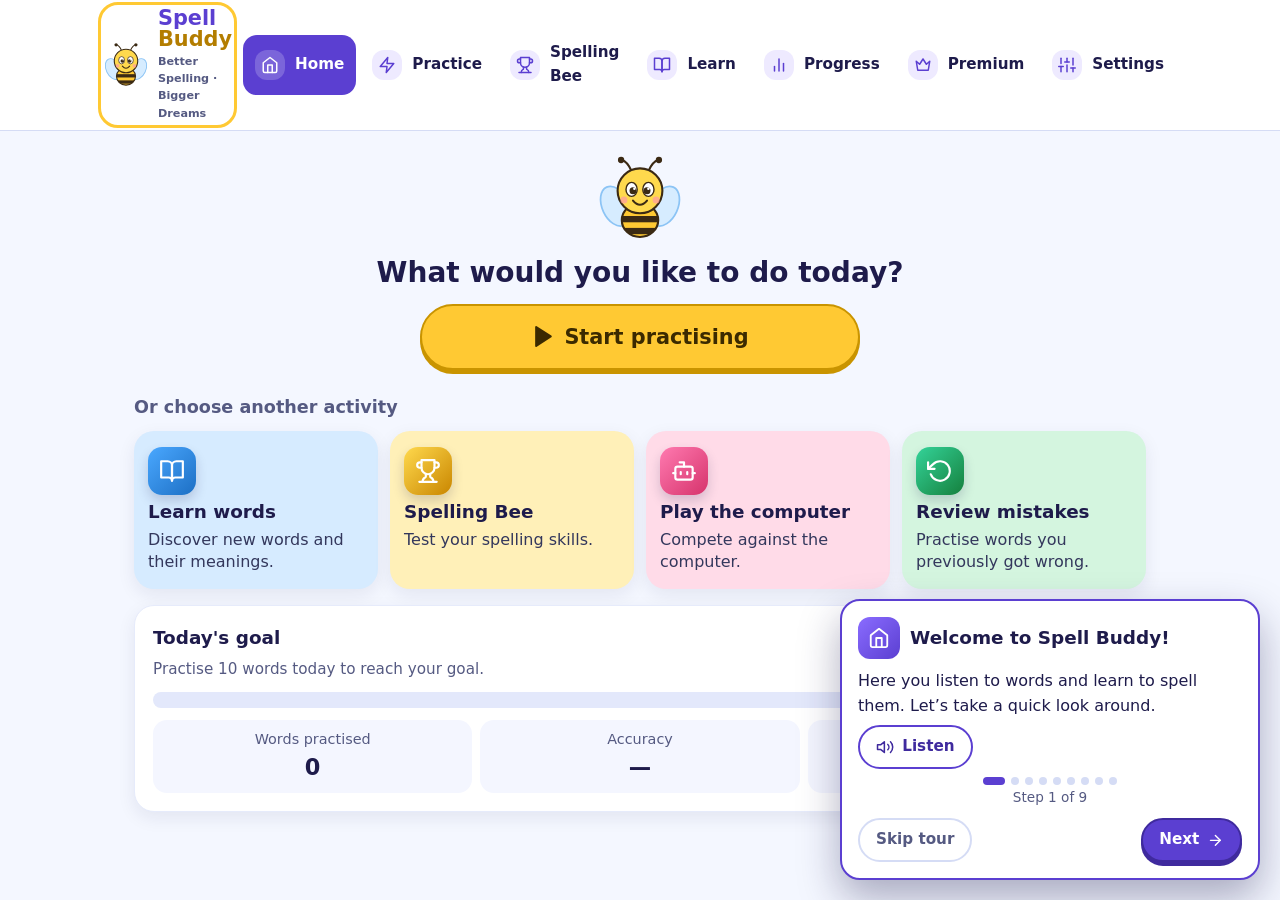
==== commit fdba1ee0: "keyboard and theme" ====
--- a/frontend/index.html
+++ b/frontend/index.html
@@ -11,6 +11,7 @@
   <link rel="stylesheet" href="css/responsive.css">
   <link rel="stylesheet" href="css/icons.css">
   <link rel="stylesheet" href="css/ui2.css">
+  <link rel="stylesheet" href="css/theme.css">
 </head>
 <body>
 <header id="site-header" class="site-header"></header>
--- a/frontend/css/ui2.css
+++ b/frontend/css/ui2.css
@@ -49,27 +49,13 @@
 .explain{margin:10px 0;padding:10px 12px;border-radius:var(--radius-sm);background:var(--purple-soft);font-weight:700}
 .listen-row{display:flex;justify-content:flex-end;margin:2px 0 0}
 
-/* ---------- spelling correction ---------- */
+/* ---------- wrong-answer feedback: Your Answer / Correct Spelling ---------- */
 .correction{margin:10px 0}
 .correction:focus{outline:none}
-.fix{padding:12px;border:3px solid #fdba74;border-radius:var(--radius);background:#fffaf3}
-.fix-title{display:flex;align-items:center;gap:10px;margin:0 0 6px;font-size:1.2rem;color:#7c2d12}
-.fix-explain{margin:0 0 10px;font-size:1.15rem;font-weight:800}
-.fix-details{margin:0 0 10px;padding-left:20px;font-weight:700}
-.fix-block{margin-bottom:8px}
-.fix-label{margin:6px 0 4px;font-size:.95rem;font-weight:900;letter-spacing:.04em;text-transform:uppercase;color:var(--muted)}
-.fix-row{display:grid;grid-template-columns:repeat(var(--cols),minmax(0,1fr));gap:5px;max-width:calc(var(--cols) * 3.5rem)}
-.lt{position:relative;display:grid;place-items:center;min-width:0;aspect-ratio:1/1.1;border:3px solid var(--line);border-radius:10px;background:#f4f6ff;color:var(--ink);font-size:clamp(1.15rem,6.4vw,1.75rem);font-weight:900;line-height:1}
-.lt-missing{border-color:#15803d;background:#dcfce7;color:#14532d}
-.lt-extra{border-color:#c2410c;background:#ffedd5;color:#7c2d12}
-.lt-extra .ch{text-decoration:line-through;text-decoration-thickness:3px}
-.lt-substitute{border-color:#c2410c;background:#ffedd5;color:#7c2d12}
-.lt-substitute[data-side="correct"]{border-color:#15803d;background:#dcfce7;color:#14532d}
-.lt-swap{border-color:var(--purple);background:#eeeaff;color:#2e1a8f}
-.lt-gap{border-style:dashed;background:#fff}
-.mk{position:absolute;top:-9px;right:-7px;display:grid;place-items:center;min-width:20px;height:20px;border-radius:999px;background:var(--ink);color:#fff;font-size:.8rem;font-weight:900;line-height:1}
-.fix-legend{display:flex;flex-wrap:wrap;gap:6px 14px;margin:8px 0 0;font-size:.95rem;font-weight:700}
-.lg .mk{position:static;display:inline-grid;vertical-align:middle;margin-right:4px}
-.fix-actions{display:flex;flex-wrap:wrap;gap:8px;margin-top:12px}
-.retry{margin-top:12px;padding-top:4px;border-top:2px dashed var(--line)}
-@media (max-width:359px){.fix{padding:10px}.fix-row{gap:4px}}
+.fix{display:grid;gap:10px;margin:0}
+.fix-item{padding:12px 14px;border:3px solid;border-radius:var(--radius-sm)}
+.fix-item dt{margin:0 0 4px;font-size:1rem;font-weight:800}
+.fix-item dd{margin:0;font-size:clamp(1.6rem,8vw,2.2rem);font-weight:900;line-height:1.15;letter-spacing:.02em;overflow-wrap:anywhere}
+.fix-answer{border-color:#c2410c;background:#ffedd5;color:#7c2d12}
+.fix-correct{border-color:#15803d;background:#dcfce7;color:#14532d}
+.fix-item dd.fix-empty{font-size:1.2rem;font-weight:700;font-style:italic;letter-spacing:0}
--- a/frontend/css/theme.css
+++ b/frontend/css/theme.css
@@ -0,0 +1,423 @@
+
+/* ==========================================
+   SPELL BUDDY THEME SYSTEM
+   Light and dark appearance
+========================================== */
+
+/* LIGHT THEME — DEFAULT */
+
+:root {
+  color-scheme: light;
+
+  --page-bg: #f4f7ff;
+  --surface: #ffffff;
+  --surface-alt: #f2f4ff;
+  --ink: #1e1b4b;
+  --muted: #555a82;
+  --line: #d5dcf5;
+  --card: #ffffff;
+
+  --purple-soft: #eeeaff;
+  --yellow-soft: #fff3c4;
+
+  --good-soft: #dcfce7;
+  --bad-soft: #ffedd5;
+
+  --shadow: 0 6px 18px rgba(30, 27, 75, .08);
+}
+
+/* DARK THEME */
+
+:root[data-theme="dark"] {
+  color-scheme: dark;
+
+  --page-bg: #111323;
+  --surface: #1c2035;
+  --surface-alt: #262b43;
+  --ink: #f1f1ff;
+  --muted: #b3b8d3;
+  --line: #3b4261;
+  --card: #1c2035;
+
+  --purple-soft: #332b58;
+  --yellow-soft: #44391e;
+
+  --good-soft: #183c30;
+  --bad-soft: #493025;
+
+  --good: #6ee7a2;
+  --bad: #ffbd91;
+  --warn: #ffd477;
+
+  --shadow: 0 6px 20px rgba(0, 0, 0, .22);
+}
+
+/* PAGE BACKGROUND */
+
+body {
+  background: var(--page-bg);
+  color: var(--ink);
+}
+
+:root[data-theme="dark"] body {
+  background: linear-gradient(180deg, #111323 0%, #171a2c 100%);
+  background-attachment: fixed;
+}
+
+/* TEXT */
+
+:root[data-theme="dark"] .muted,
+:root[data-theme="dark"] .field-hint {
+  color: var(--muted);
+}
+
+:root[data-theme="dark"] a {
+  color: #b7a9ff;
+}
+
+/* HEADER AND NAVIGATION */
+
+:root[data-theme="dark"] .site-header {
+  background: rgba(24, 28, 47, .97);
+  border-color: var(--line);
+}
+
+:root[data-theme="dark"] .brand,
+:root[data-theme="dark"] .nav-menu a {
+  color: var(--ink);
+}
+
+:root[data-theme="dark"] .nav-menu {
+  background: var(--surface);
+  border-color: var(--line);
+}
+
+:root[data-theme="dark"] .nav-menu a {
+  background: var(--surface-alt);
+}
+
+:root[data-theme="dark"] .nav-menu a[aria-current="page"] {
+  background: var(--purple);
+  color: #fff;
+}
+
+:root[data-theme="dark"] .nav-toggle {
+  background: var(--purple-soft);
+  color: #d8d0ff;
+}
+
+:root[data-theme="dark"] .nav-backdrop {
+  background: rgba(0, 0, 0, .65);
+}
+
+/* CARDS AND PANELS */
+
+:root[data-theme="dark"] .card,
+:root[data-theme="dark"] .panel,
+:root[data-theme="dark"] .modal,
+:root[data-theme="dark"] .dialog {
+  background: var(--card);
+  color: var(--ink);
+  border-color: var(--line);
+  box-shadow: var(--shadow);
+}
+
+/* BUTTONS */
+
+:root[data-theme="dark"] .btn:not(.primary):not(.accent) {
+  background: var(--surface-alt);
+  color: var(--ink);
+  border-color: var(--line);
+}
+
+:root[data-theme="dark"] .btn.ghost {
+  background: transparent;
+  color: var(--muted);
+}
+
+:root[data-theme="dark"] .btn.primary {
+  color: #fff;
+}
+
+:root[data-theme="dark"] .btn.accent {
+  color: #302300;
+}
+
+/* INPUTS */
+
+:root[data-theme="dark"] input:not([type="checkbox"]):not([type="radio"]):not([type="range"]),
+:root[data-theme="dark"] textarea,
+:root[data-theme="dark"] select,
+:root[data-theme="dark"] .answer,
+:root[data-theme="dark"] .num-input,
+:root[data-theme="dark"] .select-input {
+  background: #252a42;
+  color: var(--ink);
+  border-color: var(--line);
+}
+
+:root[data-theme="dark"] input::placeholder,
+:root[data-theme="dark"] textarea::placeholder {
+  color: #a0a7c5;
+}
+
+:root[data-theme="dark"] input[type="checkbox"],
+:root[data-theme="dark"] input[type="radio"] {
+  accent-color: #a99aff;
+}
+
+:root[data-theme="dark"] option {
+  background: var(--surface);
+  color: var(--ink);
+}
+
+/* CHIPS AND SMALL LABELS */
+
+:root[data-theme="dark"] .chip span,
+:root[data-theme="dark"] .pill {
+  background: var(--purple-soft);
+  color: #d8d0ff;
+  border-color: var(--line);
+}
+
+/* LEARNING AND PRACTICE */
+
+:root[data-theme="dark"] .word-card,
+:root[data-theme="dark"] .learn-card,
+:root[data-theme="dark"] .practice-card,
+:root[data-theme="dark"] .question-card,
+:root[data-theme="dark"] .bee-card {
+  background: var(--surface);
+  color: var(--ink);
+  border-color: var(--line);
+}
+
+:root[data-theme="dark"] .correct,
+:root[data-theme="dark"] .feedback.correct {
+  background: var(--good-soft);
+  color: var(--good);
+}
+
+:root[data-theme="dark"] .incorrect,
+:root[data-theme="dark"] .feedback.incorrect {
+  background: var(--bad-soft);
+  color: var(--bad);
+}
+
+/* PROGRESS */
+
+:root[data-theme="dark"] .bar {
+  background: #343a55;
+}
+
+:root[data-theme="dark"] .progress-card {
+  background: var(--surface);
+  border-color: var(--line);
+}
+
+/* KEYBOARD */
+
+:root[data-theme="dark"] .custom-keyboard,
+:root[data-theme="dark"] .keyboard,
+:root[data-theme="dark"] .keyboard-container {
+  background: #191d30;
+  border-color: var(--line);
+}
+
+:root[data-theme="dark"] .keyboard button,
+:root[data-theme="dark"] .key {
+  background: #303650;
+  color: #fff;
+  border-color: #454d6d;
+}
+
+:root[data-theme="dark"] .keyboard button:active,
+:root[data-theme="dark"] .key:active {
+  background: var(--purple);
+}
+
+/* NOTIFICATIONS AND WALKTHROUGH */
+
+:root[data-theme="dark"] .toast,
+:root[data-theme="dark"] .tour,
+:root[data-theme="dark"] .save-bar {
+  background: var(--surface);
+  color: var(--ink);
+  border-color: var(--line);
+}
+
+/* ICON BACKGROUNDS */
+
+:root[data-theme="dark"] .h-badge,
+:root[data-theme="dark"] .ico {
+  background: var(--surface-alt);
+}
+
+/* FOCUS */
+
+:root[data-theme="dark"] :focus-visible {
+  outline-color: #b8aaff;
+}
+
+/* SMOOTH THEME TRANSITION */
+
+body,
+.site-header,
+.card,
+.btn,
+input,
+textarea,
+select,
+.nav-menu {
+  transition:
+    background-color .2s ease,
+    color .2s ease,
+    border-color .2s ease;
+}
+
+/* ACCESSIBILITY */
+
+@media (prefers-reduced-motion: reduce) {
+  body,
+  .site-header,
+  .card,
+  .btn,
+  input,
+  textarea,
+  select,
+  .nav-menu {
+    transition: none;
+  }
+}
+
+
+
+/* ==========================================
+   SPELL BUDDY — DARK MODE SURFACE CORRECTION
+   Fixes hardcoded light backgrounds and text.
+========================================== */
+
+:root[data-theme="dark"] {
+
+  /* Shared surface colours */
+  --light-surface: #252a42;
+  --light-surface-alt: #2b304a;
+  --light-text: #f1f1ff;
+}
+
+/* HOME PAGE AND STATISTICS */
+
+:root[data-theme="dark"] .strip-stats div,
+:root[data-theme="dark"] .stat,
+:root[data-theme="dark"] .mini,
+:root[data-theme="dark"] .info {
+  background: var(--light-surface) !important;
+  color: var(--ink) !important;
+  border-color: var(--line) !important;
+}
+
+:root[data-theme="dark"] .strip-stats dt {
+  color: var(--muted) !important;
+}
+
+:root[data-theme="dark"] .strip-stats dd {
+  color: var(--light-text) !important;
+}
+
+/* NAVIGATION */
+
+:root[data-theme="dark"] .nav-menu {
+  background: var(--surface) !important;
+  color: var(--ink) !important;
+}
+
+:root[data-theme="dark"] .nav-menu a:not([aria-current="page"]) {
+  background: var(--light-surface) !important;
+  color: var(--ink) !important;
+}
+
+:root[data-theme="dark"] .nav-menu a .ico {
+  background: var(--light-surface-alt) !important;
+}
+
+/* BUTTONS AND SELECTIONS */
+
+:root[data-theme="dark"] .btn:not(.primary):not(.accent),
+:root[data-theme="dark"] .tile-go,
+:root[data-theme="dark"] .chip span,
+:root[data-theme="dark"] .opt-face {
+  background: var(--light-surface) !important;
+  color: var(--ink) !important;
+  border-color: var(--line);
+}
+
+:root[data-theme="dark"] .chip input:checked + span,
+:root[data-theme="dark"] .opt input:checked + .opt-face {
+  background: var(--purple) !important;
+  color: #fff !important;
+  border-color: var(--purple-dark) !important;
+}
+
+/* LEARNING PAGE */
+
+:root[data-theme="dark"] .syl {
+  background: var(--light-surface) !important;
+  color: var(--ink) !important;
+  border-color: var(--line) !important;
+}
+
+:root[data-theme="dark"] .word-btn {
+  background: var(--surface) !important;
+  color: var(--ink) !important;
+  border-color: var(--line) !important;
+}
+
+/* PRACTICE AND BEE */
+
+:root[data-theme="dark"] .answer,
+:root[data-theme="dark"] .num-input,
+:root[data-theme="dark"] .select-input {
+  background: var(--light-surface) !important;
+  color: var(--ink) !important;
+  border-color: var(--line) !important;
+}
+
+:root[data-theme="dark"] .answer:disabled {
+  background: var(--light-surface-alt) !important;
+  color: var(--muted) !important;
+}
+
+/* CUSTOM KEYBOARD */
+
+:root[data-theme="dark"] .kb-key {
+  background: var(--light-surface-alt) !important;
+  color: var(--light-text) !important;
+  border-color: var(--line) !important;
+}
+
+/* SETTINGS AND WALKTHROUGH */
+
+:root[data-theme="dark"] .save-bar,
+:root[data-theme="dark"] .tour {
+  background: var(--surface) !important;
+  color: var(--ink) !important;
+  border-color: var(--line) !important;
+}
+
+/* ENSURE FORM LABELS REMAIN READABLE */
+
+:root[data-theme="dark"] label,
+:root[data-theme="dark"] legend {
+  color: var(--ink);
+}
+
+/* Preserve intentionally coloured buttons and indicators */
+:root[data-theme="dark"] .btn.primary,
+:root[data-theme="dark"] .btn.accent,
+:root[data-theme="dark"] .round-btn,
+:root[data-theme="dark"] .badge,
+:root[data-theme="dark"] .act-badge,
+:root[data-theme="dark"] .kb-enter {
+  color: #fff !important;
+}
+
